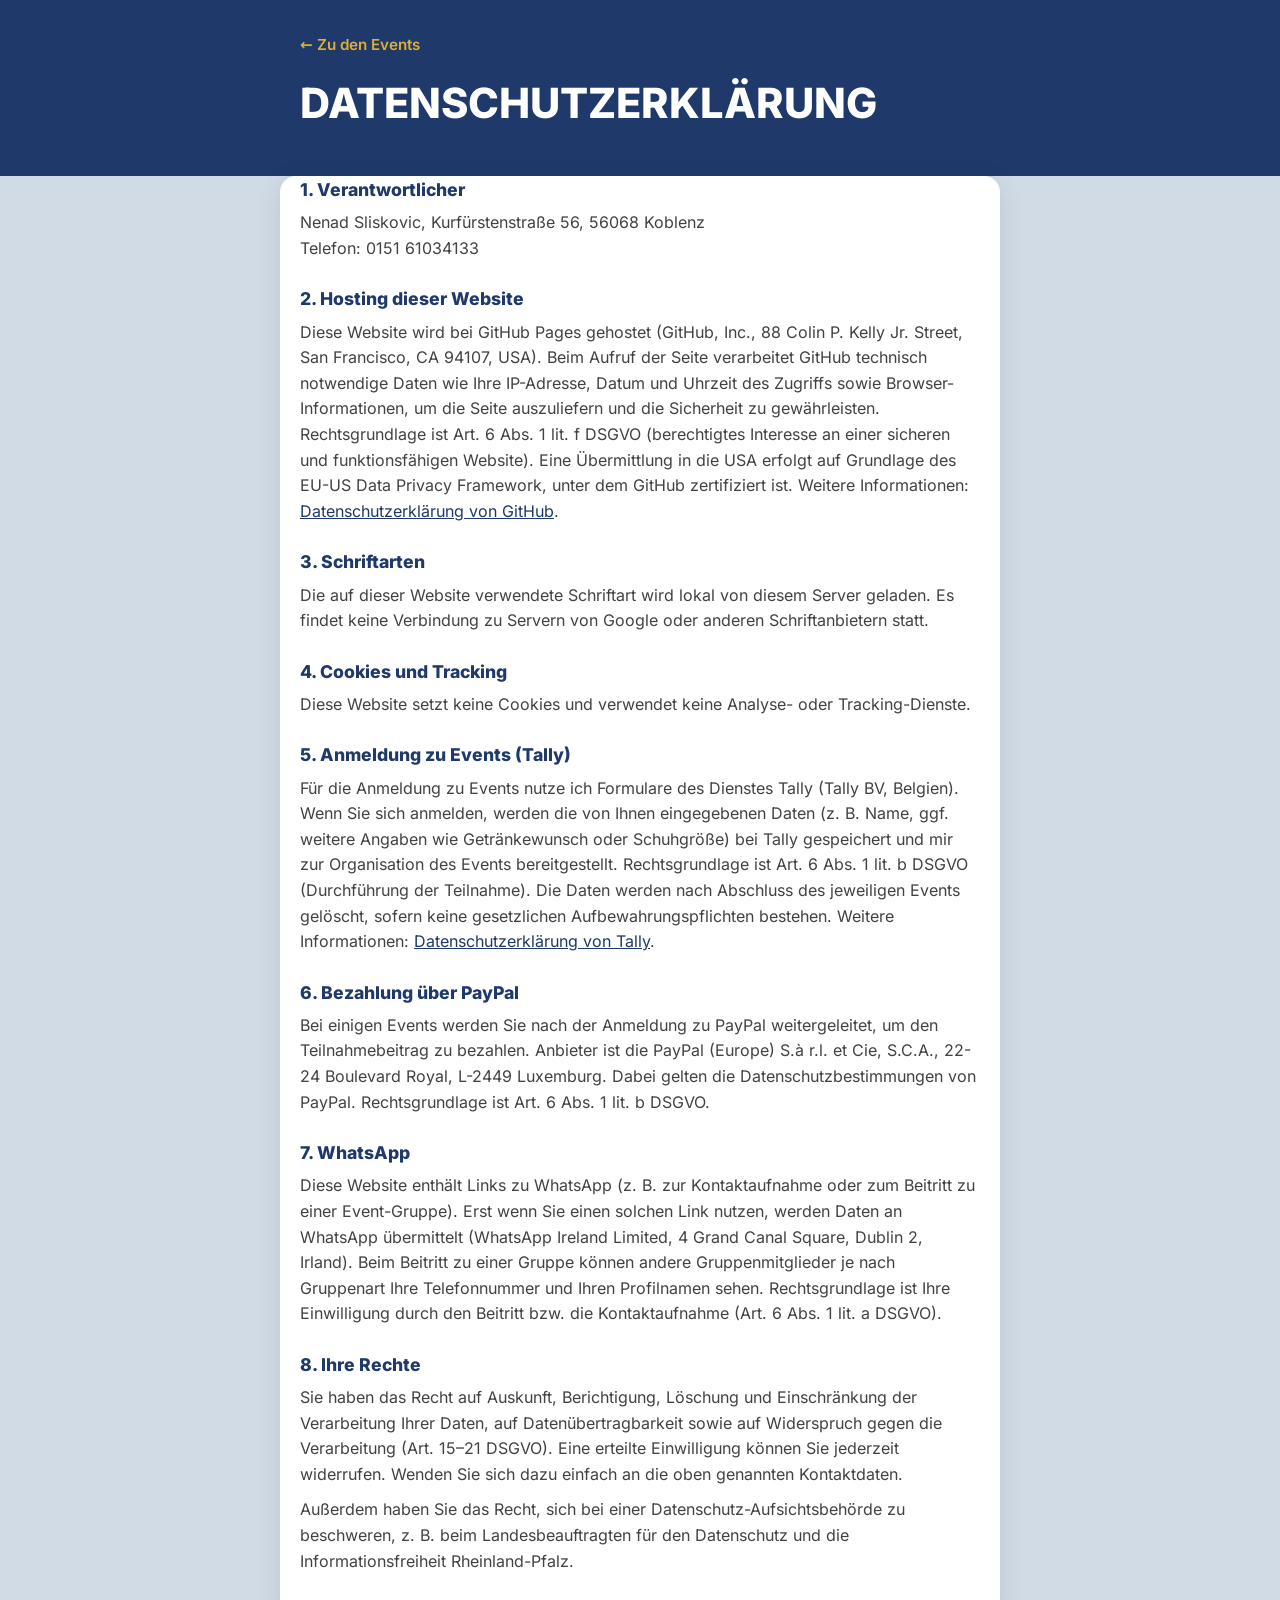
==== datenschutz/index.html @ 9462c813 "Impressum, Datenschutz und lokale Inter-Schrift Co-Authored-By: Claude Opus 5.5 <noreply@anthropic.c" ====
<!doctype html>
<html lang="de">
<head>
<meta charset="utf-8">
<meta name="viewport" content="width=device-width, initial-scale=1">
<title>Datenschutzerklärung</title>
<meta name="robots" content="noindex">
<link rel="stylesheet" href="/fonts/inter.css">
<link rel="stylesheet" href="/legal.css">
</head>
<body>
<header><div class="wrap"><a class="back" href="/events/">← Zu den Events</a><h1>Datenschutz&shy;erklärung</h1></div></header>
<main class="wrap">
  <h2>1. Verantwortlicher</h2>
  <p>Nenad Sliskovic, Kurfürstenstraße 56, 56068 Koblenz<br>Telefon: 0151 61034133</p>

  <h2>2. Hosting dieser Website</h2>
  <p>Diese Website wird bei GitHub Pages gehostet (GitHub, Inc., 88 Colin P. Kelly Jr. Street, San Francisco, CA 94107, USA). Beim Aufruf der Seite verarbeitet GitHub technisch notwendige Daten wie Ihre IP-Adresse, Datum und Uhrzeit des Zugriffs sowie Browser-Informationen, um die Seite auszuliefern und die Sicherheit zu gewährleisten. Rechtsgrundlage ist Art. 6 Abs. 1 lit. f DSGVO (berechtigtes Interesse an einer sicheren und funktionsfähigen Website). Eine Übermittlung in die USA erfolgt auf Grundlage des EU-US Data Privacy Framework, unter dem GitHub zertifiziert ist. Weitere Informationen: <a href="https://docs.github.com/de/site-policy/privacy-policies/github-general-privacy-statement">Datenschutzerklärung von GitHub</a>.</p>

  <h2>3. Schriftarten</h2>
  <p>Die auf dieser Website verwendete Schriftart wird lokal von diesem Server geladen. Es findet keine Verbindung zu Servern von Google oder anderen Schriftanbietern statt.</p>

  <h2>4. Cookies und Tracking</h2>
  <p>Diese Website setzt keine Cookies und verwendet keine Analyse- oder Tracking-Dienste.</p>

  <h2>5. Anmeldung zu Events (Tally)</h2>
  <p>Für die Anmeldung zu Events nutze ich Formulare des Dienstes Tally (Tally BV, Belgien). Wenn Sie sich anmelden, werden die von Ihnen eingegebenen Daten (z. B. Name, ggf. weitere Angaben wie Getränkewunsch oder Schuhgröße) bei Tally gespeichert und mir zur Organisation des Events bereitgestellt. Rechtsgrundlage ist Art. 6 Abs. 1 lit. b DSGVO (Durchführung der Teilnahme). Die Daten werden nach Abschluss des jeweiligen Events gelöscht, sofern keine gesetzlichen Aufbewahrungspflichten bestehen. Weitere Informationen: <a href="https://tally.so/help/privacy-policy">Datenschutzerklärung von Tally</a>.</p>

  <h2>6. Bezahlung über PayPal</h2>
  <p>Bei einigen Events werden Sie nach der Anmeldung zu PayPal weitergeleitet, um den Teilnahmebeitrag zu bezahlen. Anbieter ist die PayPal (Europe) S.à r.l. et Cie, S.C.A., 22-24 Boulevard Royal, L-2449 Luxemburg. Dabei gelten die Datenschutzbestimmungen von PayPal. Rechtsgrundlage ist Art. 6 Abs. 1 lit. b DSGVO.</p>

  <h2>7. WhatsApp</h2>
  <p>Diese Website enthält Links zu WhatsApp (z. B. zur Kontaktaufnahme oder zum Beitritt zu einer Event-Gruppe). Erst wenn Sie einen solchen Link nutzen, werden Daten an WhatsApp übermittelt (WhatsApp Ireland Limited, 4 Grand Canal Square, Dublin 2, Irland). Beim Beitritt zu einer Gruppe können andere Gruppenmitglieder je nach Gruppenart Ihre Telefonnummer und Ihren Profilnamen sehen. Rechtsgrundlage ist Ihre Einwilligung durch den Beitritt bzw. die Kontaktaufnahme (Art. 6 Abs. 1 lit. a DSGVO).</p>

  <h2>8. Ihre Rechte</h2>
  <p>Sie haben das Recht auf Auskunft, Berichtigung, Löschung und Einschränkung der Verarbeitung Ihrer Daten, auf Datenübertragbarkeit sowie auf Widerspruch gegen die Verarbeitung (Art. 15–21 DSGVO). Eine erteilte Einwilligung können Sie jederzeit widerrufen. Wenden Sie sich dazu einfach an die oben genannten Kontaktdaten.</p>
  <p>Außerdem haben Sie das Recht, sich bei einer Datenschutz-Aufsichtsbehörde zu beschweren, z. B. beim Landesbeauftragten für den Datenschutz und die Informationsfreiheit Rheinland-Pfalz.</p>

  <p class="stand">Stand: Oktober 2026</p>
</main>
</body>
</html>
---- fonts/inter.css ----
@font-face { font-family: "Inter"; font-style: normal; font-weight: 400; font-display: swap; src: url("/fonts/inter-latin-400-normal.woff2") format("woff2"); }
@font-face { font-family: "Inter"; font-style: normal; font-weight: 600; font-display: swap; src: url("/fonts/inter-latin-600-normal.woff2") format("woff2"); }
@font-face { font-family: "Inter"; font-style: normal; font-weight: 800; font-display: swap; src: url("/fonts/inter-latin-800-normal.woff2") format("woff2"); }
---- legal.css ----
:root { --navy: #1F396A; --gold: #DDAE36; --grey: #424242; --bg: #D1DBE5; }
* { box-sizing: border-box; margin: 0; padding: 0; }
body { font-family: Inter, system-ui, sans-serif; background: var(--bg); color: var(--grey); line-height: 1.6; }
.wrap { max-width: 720px; margin: 0 auto; padding: 0 20px; }
header { background: var(--navy); color: #fff; padding: 32px 0 40px; }
header h1 { font-size: clamp(1.8rem, 6vw, 2.6rem); font-weight: 800; text-transform: uppercase; margin-top: 12px; hyphens: auto; }
.back { color: var(--gold); text-decoration: none; font-weight: 600; font-size: 0.95rem; }
main { background: #fff; border-radius: 16px; margin-top: -20px; margin-bottom: 40px; padding: 28px 24px; box-shadow: 0 6px 24px rgba(31, 57, 106, 0.12); }
h2 { color: var(--navy); font-size: 1.1rem; font-weight: 800; margin: 24px 0 6px; }
h2:first-child { margin-top: 0; }
p { margin-bottom: 10px; }
a { color: var(--navy); }
.stand { margin-top: 24px; font-size: 0.85rem; opacity: 0.7; }
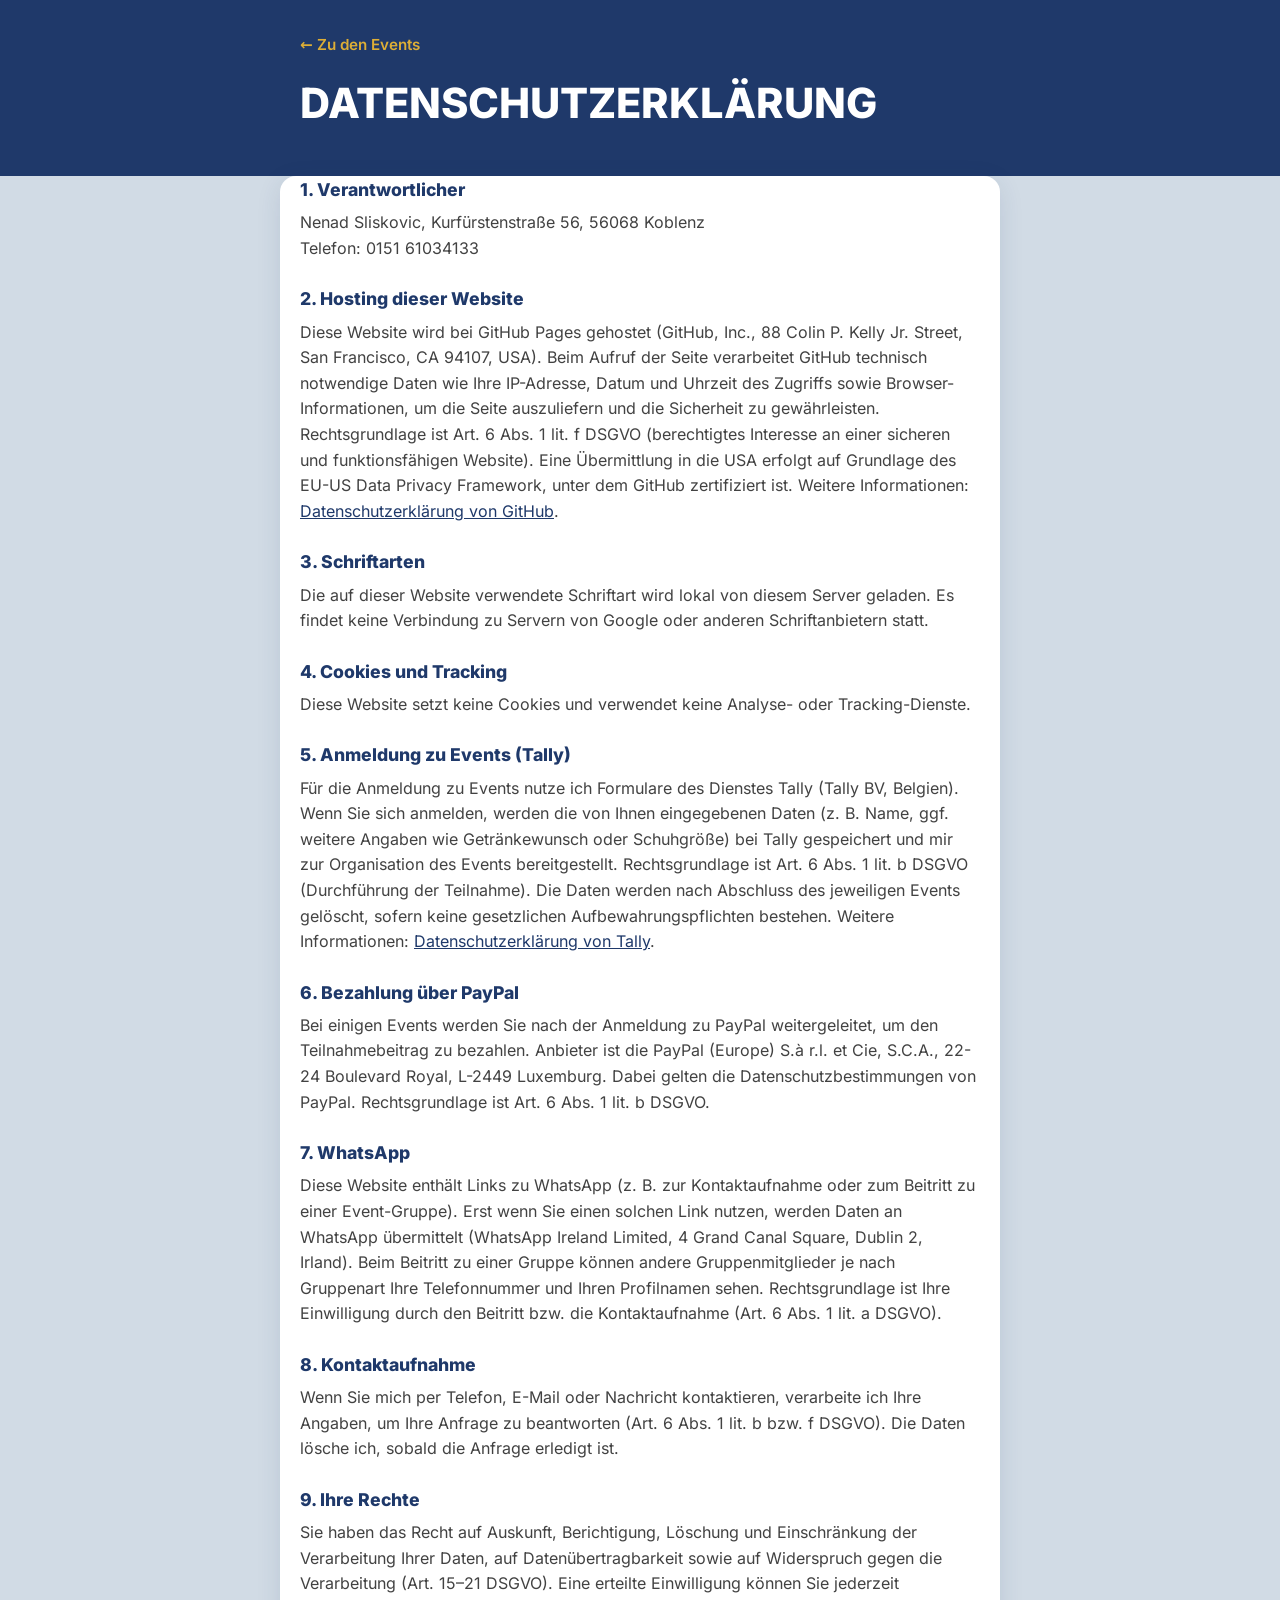
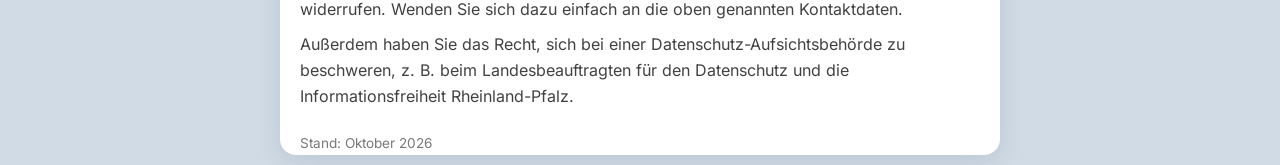
==== commit 8ca64b9d: "Datenschutz: Abschnitt Kontaktaufnahme Co-Authored-By: Claude Opus 5.5 <noreply@anthropic.com> Claud" ====
--- a/datenschutz/index.html
+++ b/datenschutz/index.html
@@ -32,7 +32,10 @@
   <h2>7. WhatsApp</h2>
   <p>Diese Website enthält Links zu WhatsApp (z. B. zur Kontaktaufnahme oder zum Beitritt zu einer Event-Gruppe). Erst wenn Sie einen solchen Link nutzen, werden Daten an WhatsApp übermittelt (WhatsApp Ireland Limited, 4 Grand Canal Square, Dublin 2, Irland). Beim Beitritt zu einer Gruppe können andere Gruppenmitglieder je nach Gruppenart Ihre Telefonnummer und Ihren Profilnamen sehen. Rechtsgrundlage ist Ihre Einwilligung durch den Beitritt bzw. die Kontaktaufnahme (Art. 6 Abs. 1 lit. a DSGVO).</p>
 
-  <h2>8. Ihre Rechte</h2>
+  <h2>8. Kontaktaufnahme</h2>
+  <p>Wenn Sie mich per Telefon, E-Mail oder Nachricht kontaktieren, verarbeite ich Ihre Angaben, um Ihre Anfrage zu beantworten (Art. 6 Abs. 1 lit. b bzw. f DSGVO). Die Daten lösche ich, sobald die Anfrage erledigt ist.</p>
+
+  <h2>9. Ihre Rechte</h2>
   <p>Sie haben das Recht auf Auskunft, Berichtigung, Löschung und Einschränkung der Verarbeitung Ihrer Daten, auf Datenübertragbarkeit sowie auf Widerspruch gegen die Verarbeitung (Art. 15–21 DSGVO). Eine erteilte Einwilligung können Sie jederzeit widerrufen. Wenden Sie sich dazu einfach an die oben genannten Kontaktdaten.</p>
   <p>Außerdem haben Sie das Recht, sich bei einer Datenschutz-Aufsichtsbehörde zu beschweren, z. B. beim Landesbeauftragten für den Datenschutz und die Informationsfreiheit Rheinland-Pfalz.</p>
 
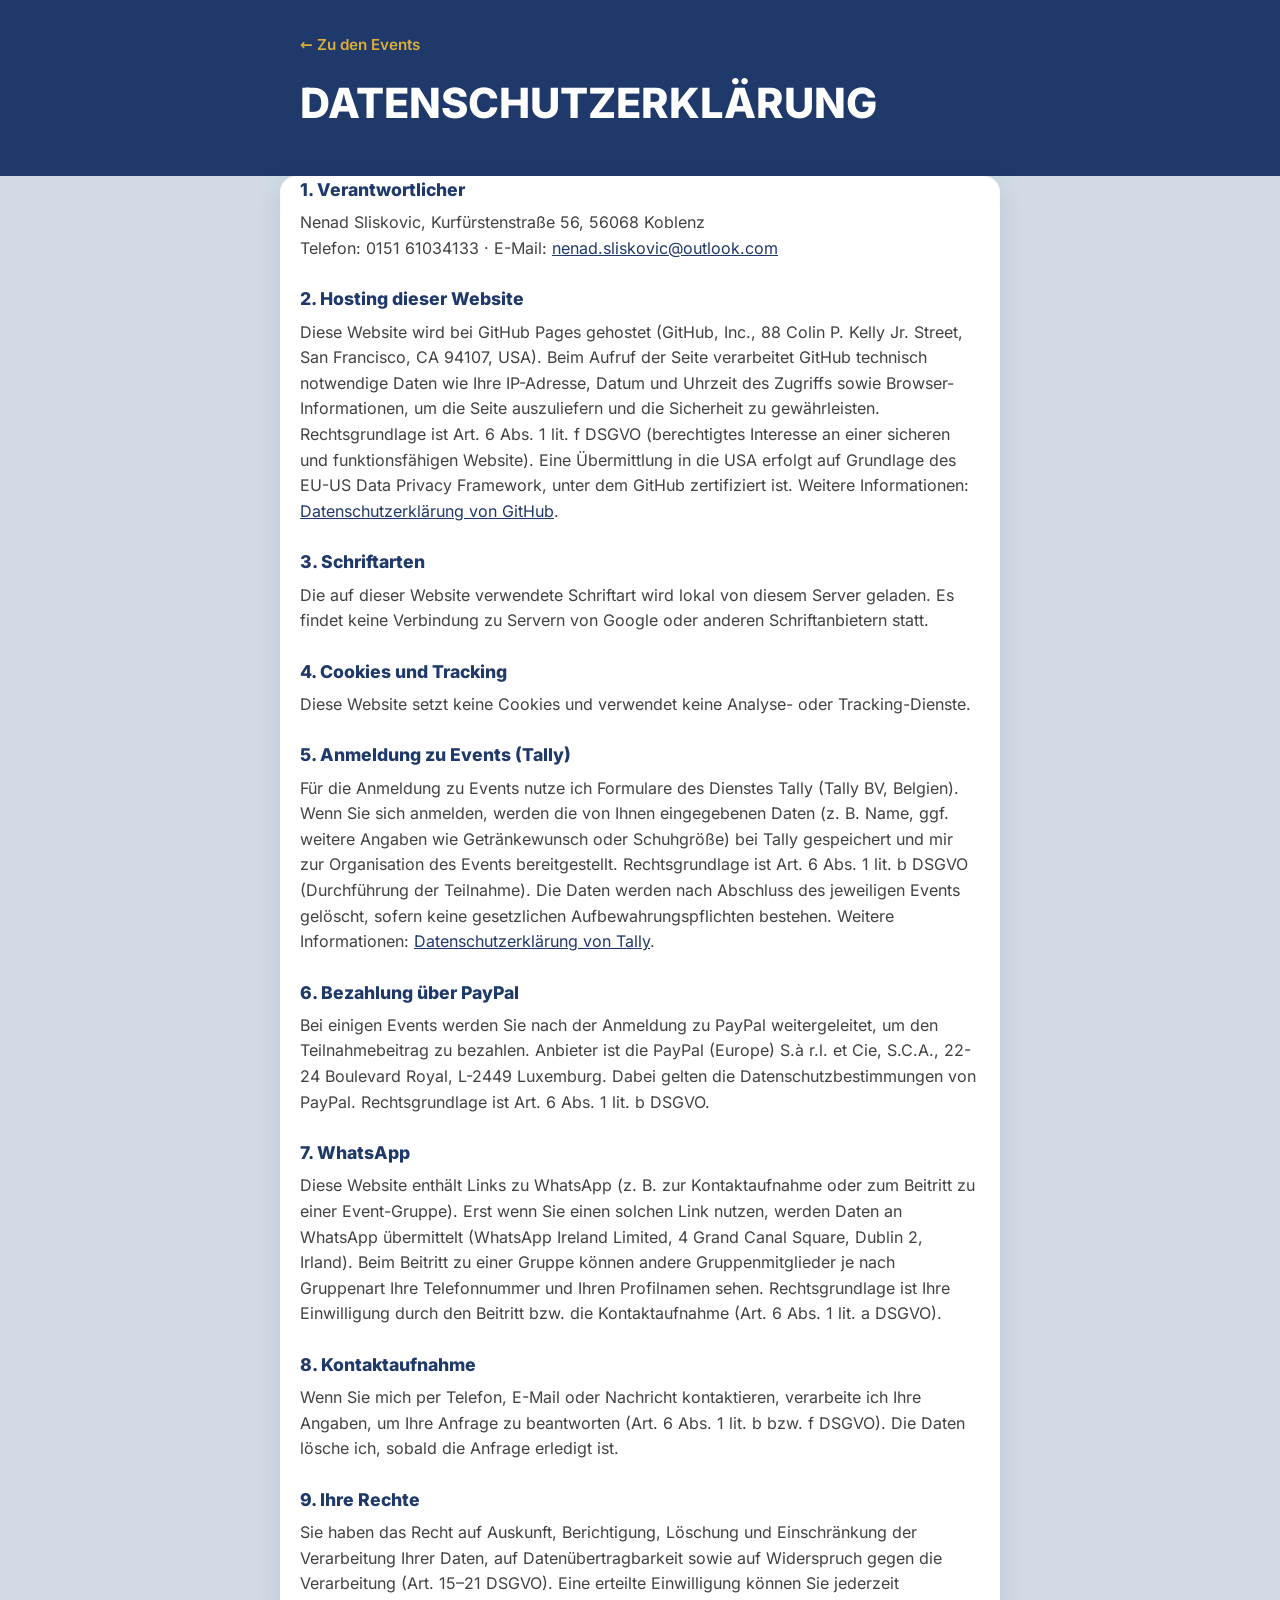
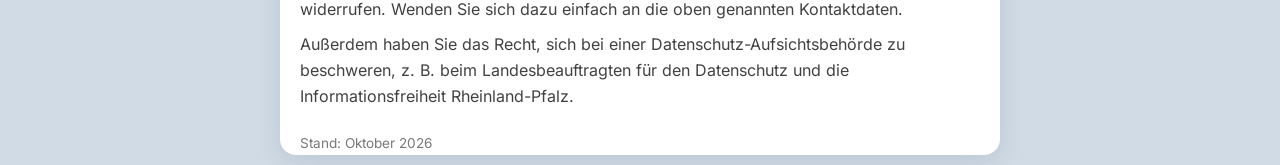
==== commit 305fe990: "E-Mail in Impressum und Datenschutz Co-Authored-By: Claude Opus 5.5 <noreply@anthropic.com> Claude-S" ====
--- a/datenschutz/index.html
+++ b/datenschutz/index.html
@@ -12,7 +12,7 @@
 <header><div class="wrap"><a class="back" href="/events/">← Zu den Events</a><h1>Datenschutz&shy;erklärung</h1></div></header>
 <main class="wrap">
   <h2>1. Verantwortlicher</h2>
-  <p>Nenad Sliskovic, Kurfürstenstraße 56, 56068 Koblenz<br>Telefon: 0151 61034133</p>
+  <p>Nenad Sliskovic, Kurfürstenstraße 56, 56068 Koblenz<br>Telefon: 0151 61034133 · E-Mail: <a href="mailto:nenad.sliskovic@outlook.com">nenad.sliskovic@outlook.com</a></p>
 
   <h2>2. Hosting dieser Website</h2>
   <p>Diese Website wird bei GitHub Pages gehostet (GitHub, Inc., 88 Colin P. Kelly Jr. Street, San Francisco, CA 94107, USA). Beim Aufruf der Seite verarbeitet GitHub technisch notwendige Daten wie Ihre IP-Adresse, Datum und Uhrzeit des Zugriffs sowie Browser-Informationen, um die Seite auszuliefern und die Sicherheit zu gewährleisten. Rechtsgrundlage ist Art. 6 Abs. 1 lit. f DSGVO (berechtigtes Interesse an einer sicheren und funktionsfähigen Website). Eine Übermittlung in die USA erfolgt auf Grundlage des EU-US Data Privacy Framework, unter dem GitHub zertifiziert ist. Weitere Informationen: <a href="https://docs.github.com/de/site-policy/privacy-policies/github-general-privacy-statement">Datenschutzerklärung von GitHub</a>.</p>
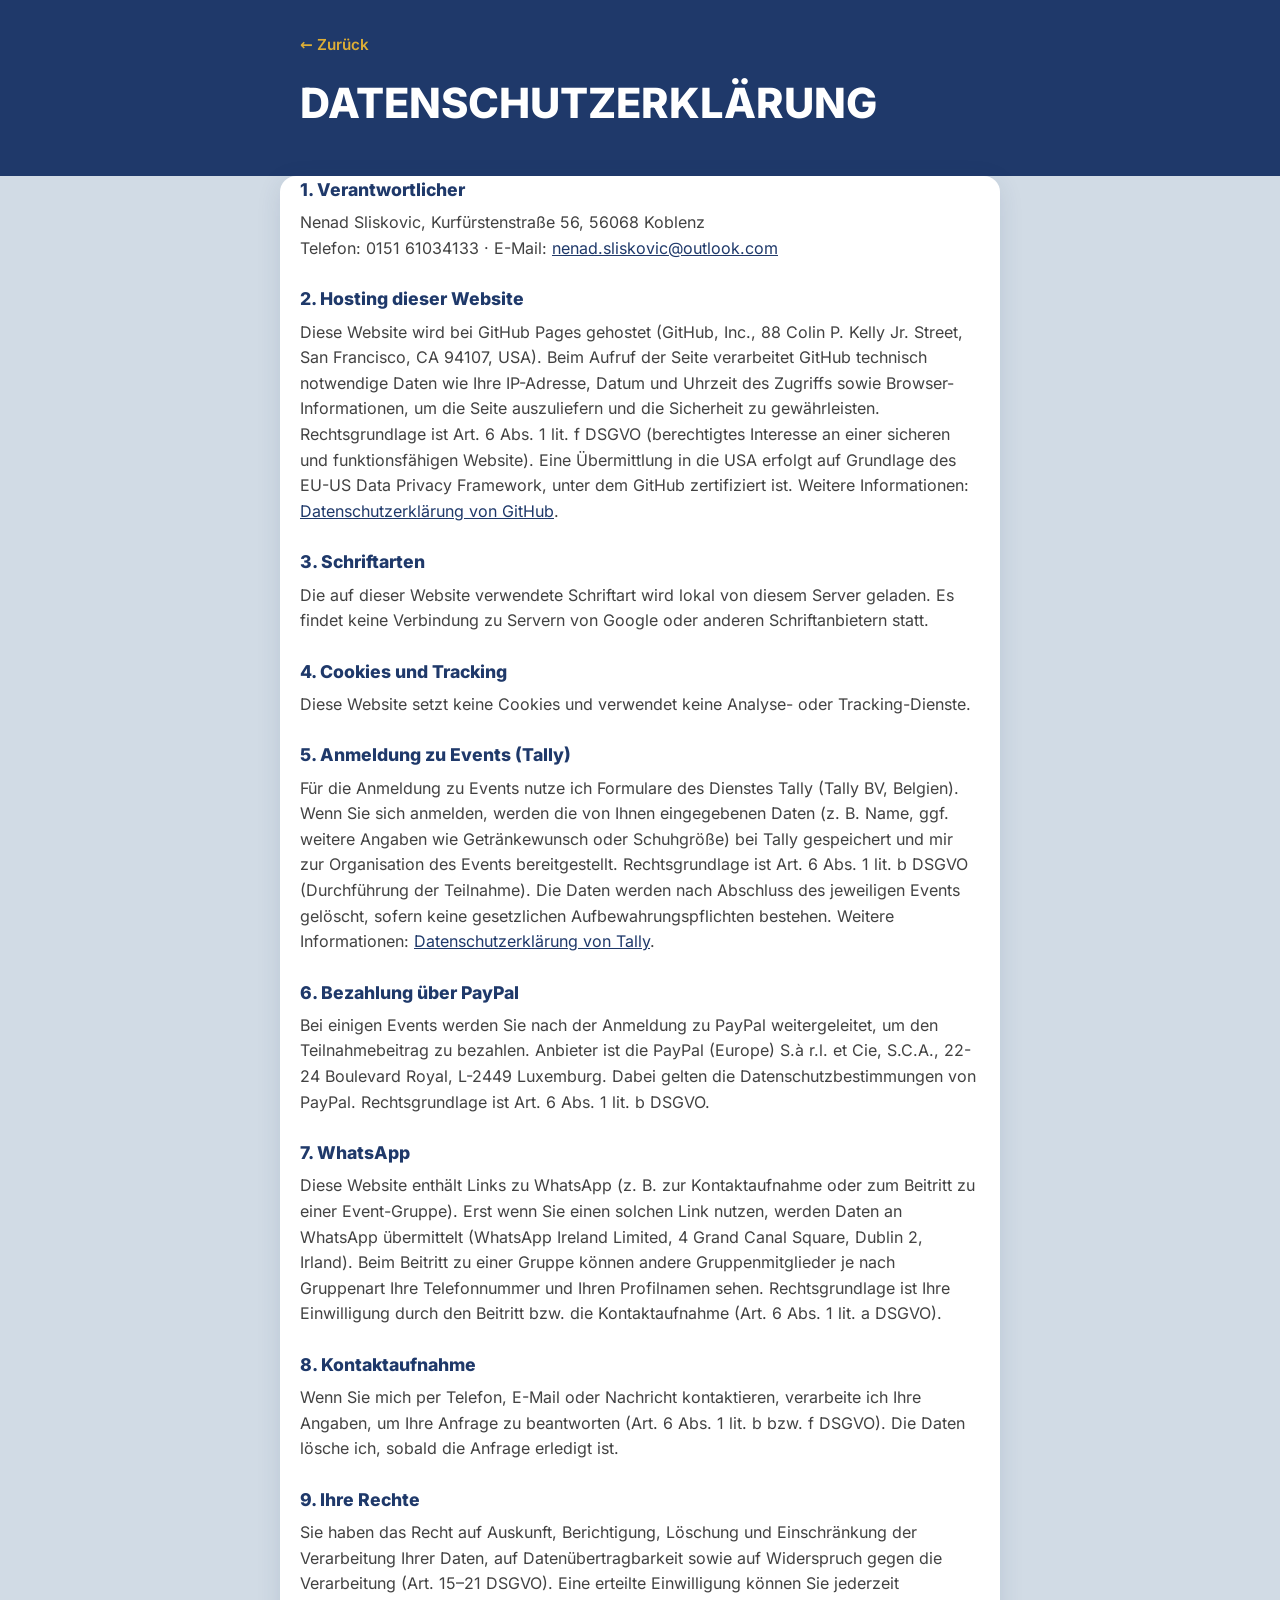
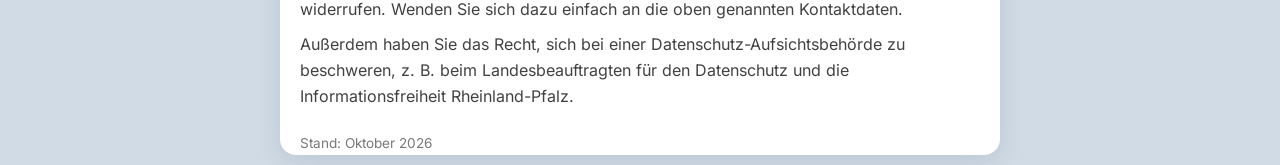
==== commit 2850978c: "Startseite leitet nicht mehr auf /events Co-Authored-By: Claude Opus 5.5 <noreply@anthropic.com> Cla" ====
--- a/datenschutz/index.html
+++ b/datenschutz/index.html
@@ -9,7 +9,7 @@
 <link rel="stylesheet" href="/legal.css">
 </head>
 <body>
-<header><div class="wrap"><a class="back" href="/events/">← Zu den Events</a><h1>Datenschutz&shy;erklärung</h1></div></header>
+<header><div class="wrap"><a class="back" href="/">← Zurück</a><h1>Datenschutz&shy;erklärung</h1></div></header>
 <main class="wrap">
   <h2>1. Verantwortlicher</h2>
   <p>Nenad Sliskovic, Kurfürstenstraße 56, 56068 Koblenz<br>Telefon: 0151 61034133 · E-Mail: <a href="mailto:nenad.sliskovic@outlook.com">nenad.sliskovic@outlook.com</a></p>
